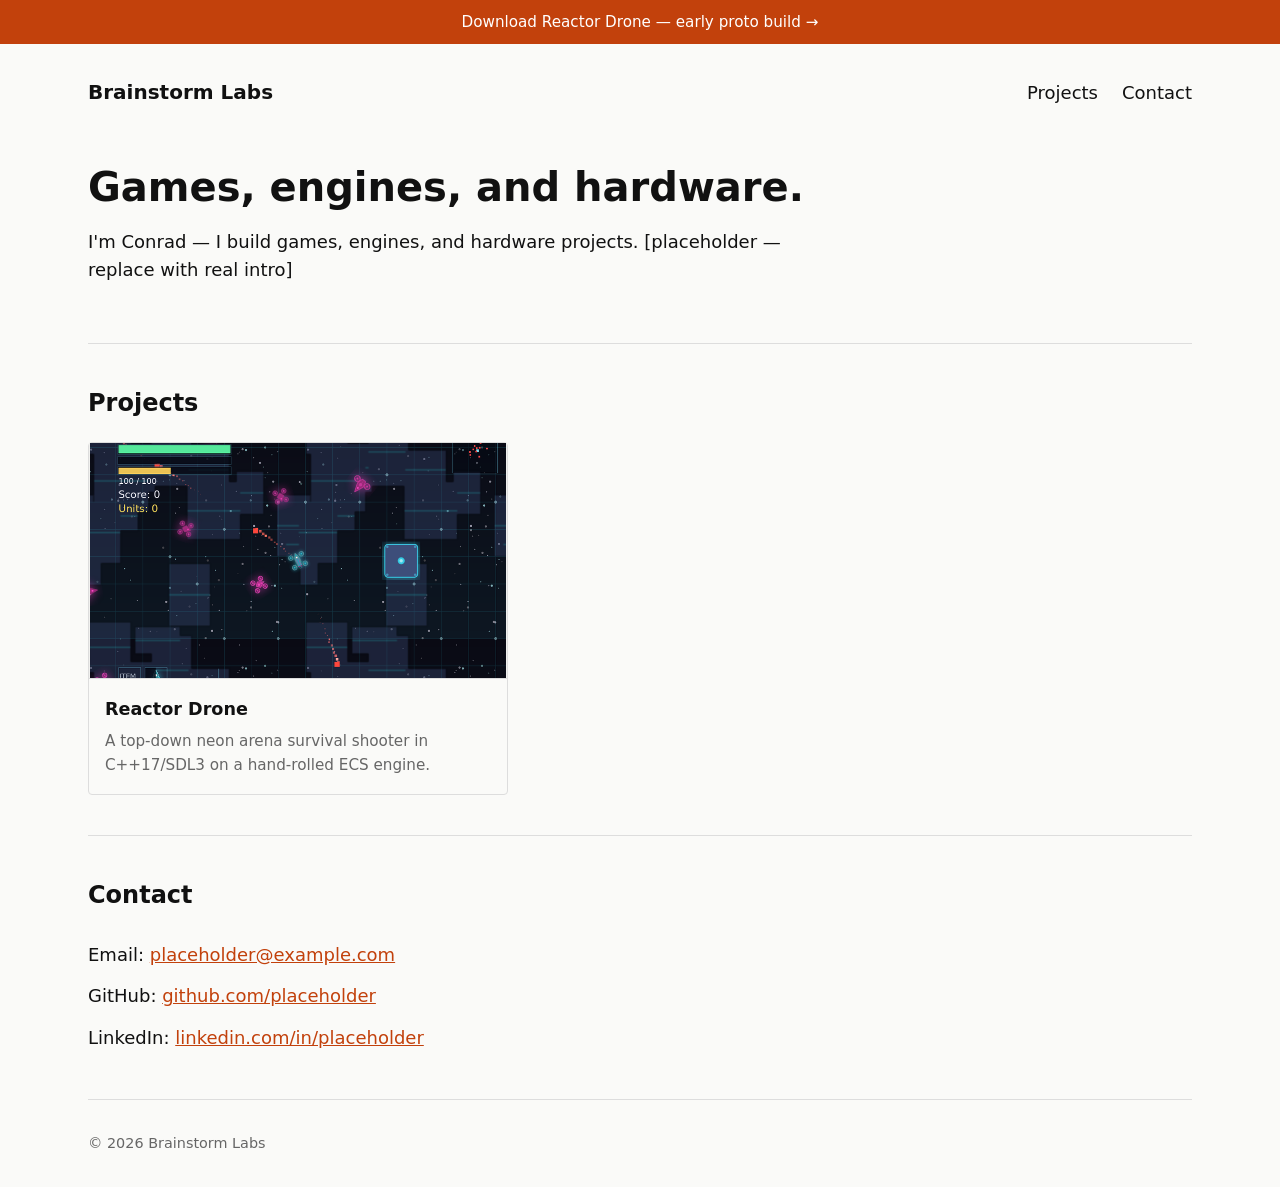
==== site/index.html @ d60e8623 "fix: bust the cached stylesheet once _headers stops this recurring, but visitors who already cached " ====
<!doctype html>
<html lang="en">
<head>
<meta charset="utf-8">
<meta name="viewport" content="width=device-width, initial-scale=1">
<title>Brainstorm Labs</title>
<meta name="description" content="Brainstorm Labs — games, engines, and hardware projects by Conrad.">
<link rel="stylesheet" href="style.css?v=2">
</head>
<body>

<a class="banner" href="/reactor-drone/">Download Reactor Drone — early proto build &rarr;</a>

<div class="wrap">
  <header class="site-header">
    <span class="wordmark">Brainstorm Labs</span>
    <nav class="site-nav">
      <ul>
        <li><a href="#projects">Projects</a></li>
        <li><a href="#contact">Contact</a></li>
      </ul>
    </nav>
  </header>

  <section id="intro">
    <h1>Games, engines, and hardware.</h1>
    <!-- TODO(conrad): personal intro -->
    <p class="prose">I'm Conrad — I build games, engines, and hardware projects. [placeholder — replace with real intro]</p>
  </section>

  <section id="projects">
    <h2>Projects</h2>
    <div class="card-grid">
      <a class="card" href="/reactor-drone/">
        <img src="img/card.png" alt="Reactor Drone screenshot">
        <div class="card-body">
          <h3>Reactor Drone</h3>
          <p>A top-down neon arena survival shooter in C++17/SDL3 on a hand-rolled ECS engine.</p>
        </div>
      </a>
    </div>
  </section>

  <section id="contact">
    <h2>Contact</h2>
    <!-- TODO(conrad): real links -->
    <ul class="contact-list">
      <li>Email: <a href="mailto:placeholder@example.com">placeholder@example.com</a></li>
      <li>GitHub: <a href="https://github.com/placeholder">github.com/placeholder</a></li>
      <li>LinkedIn: <a href="https://linkedin.com/in/placeholder">linkedin.com/in/placeholder</a></li>
    </ul>
  </section>

  <footer class="site-footer">
    &copy; 2026 Brainstorm Labs
  </footer>
</div>

</body>
</html>
---- site/style.css ----
/* Brainstorm Labs — shared stylesheet */

:root {
  --bg: #fafaf8;
  --text: #111;
  --accent: #c2410c;
  --border: #ddd;
  --muted: #666;
  --warn: #c00;
  --warn-bg: #fff5f5;
}

* {
  box-sizing: border-box;
}

html {
  -webkit-text-size-adjust: 100%;
}

body {
  margin: 0;
  background: var(--bg);
  color: var(--text);
  font-family: system-ui, -apple-system, "Segoe UI", Roboto, Helvetica, Arial, sans-serif;
  font-size: 18px;
  line-height: 1.6;
}

a {
  color: var(--accent);
}

a:hover {
  text-decoration: none;
}

:focus-visible {
  outline: 2px solid var(--accent);
  outline-offset: 2px;
}

img {
  max-width: 100%;
  display: block;
  border: 1px solid var(--border);
}

.wrap {
  max-width: 72rem;
  margin: 0 auto;
  padding: 0 1.5rem;
}

.wrap-narrow {
  max-width: 56rem;
}

.prose {
  max-width: 65ch;
}

/* Banner strip */

.banner {
  display: block;
  background: var(--accent);
  color: #fff;
  text-align: center;
  padding: 0.6rem 1rem;
  font-size: 0.95rem;
  text-decoration: none;
}

.banner:hover {
  text-decoration: underline;
}

/* Header */

header.site-header {
  padding: 2rem 0 1rem;
  display: flex;
  align-items: baseline;
  justify-content: space-between;
  gap: 1rem;
  flex-wrap: wrap;
}

.wordmark {
  font-size: 1.25rem;
  font-weight: 700;
  text-decoration: none;
  color: var(--text);
}

nav.site-nav ul {
  list-style: none;
  display: flex;
  gap: 1.5rem;
  margin: 0;
  padding: 0;
}

nav.site-nav a {
  text-decoration: none;
  color: var(--text);
}

nav.site-nav a:hover {
  color: var(--accent);
}

/* Sections */

section {
  padding: 2.5rem 0;
  border-top: 1px solid var(--border);
}

section:first-of-type {
  border-top: none;
}

h1 {
  font-size: 2.5rem;
  line-height: 1.15;
  margin: 0 0 0.5rem;
}

h2 {
  font-size: 1.5rem;
  margin: 0 0 1.25rem;
}

.subtitle {
  color: var(--muted);
  font-size: 1.1rem;
  margin: 0 0 1rem;
}

/* Project grid */

.card-grid {
  display: grid;
  grid-template-columns: repeat(auto-fit, minmax(280px, 420px));
  gap: 1.5rem;
}

.card {
  display: block;
  border: 1px solid var(--border);
  border-radius: 4px;
  text-decoration: none;
  color: var(--text);
}

.card img {
  border: none;
  border-bottom: 1px solid var(--border);
  aspect-ratio: 16 / 9;
  width: 100%;
  object-fit: contain;
  background: #f0f0ee;
}

.card-body {
  padding: 1rem;
}

.card-body h3 {
  margin: 0 0 0.4rem;
  font-size: 1.1rem;
}

.card-body p {
  margin: 0;
  color: var(--muted);
  font-size: 0.95rem;
}

/* Contact list */

.contact-list {
  list-style: none;
  padding: 0;
  margin: 0;
}

.contact-list li {
  padding: 0.4rem 0;
}

/* Buttons */

.button {
  display: inline-block;
  background: var(--accent);
  color: #fff;
  text-decoration: none;
  padding: 0.75rem 1.25rem;
  border-radius: 4px;
  font-weight: 600;
}

.button:hover {
  opacity: 0.9;
}

.button[disabled],
span.button {
  background: transparent;
  color: var(--accent);
  border: 1px solid var(--accent);
  cursor: not-allowed;
}

.download-list {
  list-style: none;
  padding: 0;
  margin: 0 0 1.5rem;
}

.download-list li {
  display: flex;
  align-items: center;
  gap: 1rem;
  flex-wrap: wrap;
  padding: 0.5rem 0;
}

.download-list .button {
  min-width: 9rem;
  text-align: center;
}

.download-meta {
  color: var(--muted);
  font-size: 0.9rem;
}

code {
  font-size: 0.9em;
  word-break: break-word;
}

.download-note {
  max-width: 42rem;
  border: 2px solid var(--warn);
  border-radius: 6px;
  background: var(--warn-bg);
  padding: 0.75rem 1rem;
  margin: 0 0 1.5rem;
  font-size: 0.9rem;
  line-height: 1.55;
}

.download-note-title {
  display: block;
  color: var(--warn);
  font-size: 1.15rem;
  margin-bottom: 0.35rem;
}

/* Screenshot grid */

.shot-grid {
  display: grid;
  grid-template-columns: 1fr;
  gap: 1rem;
}

@media (min-width: 640px) {
  .shot-grid {
    grid-template-columns: 1fr 1fr;
  }
}

.shot-grid img {
  aspect-ratio: 3 / 2; /* matches the 980x660 captures — no HUD crop */
  width: 100%;
  object-fit: cover;
}

/* Controls table */

table.controls {
  border-collapse: collapse;
  width: 100%;
  max-width: 40rem;
}

table.controls th,
table.controls td {
  border: 1px solid var(--border);
  padding: 0.5rem 0.75rem;
  text-align: left;
}

/* Footer */

footer.site-footer {
  border-top: 1px solid var(--border);
  padding: 2rem 0;
  color: var(--muted);
  font-size: 0.9rem;
}

@media (max-width: 480px) {
  h1 {
    font-size: 2rem;
  }
}

.signup {
  display: flex;
  flex-wrap: wrap;
  gap: 0.75rem;
  align-items: center;
  max-width: 34rem;
}

.signup input {
  flex: 1 1 16rem;
  min-width: 0;
  padding: 0.75rem;
  border: 1px solid var(--border);
  border-radius: 4px;
  background: #fff;
  color: var(--text);
  font: inherit;
}

.signup input:focus-visible,
.signup button:focus-visible {
  outline: 2px solid var(--accent);
  outline-offset: 2px;
}

.signup button {
  border: 0;
  cursor: pointer;
  font: inherit;
  font-weight: 600;
}

/* Overrides the shared .button[disabled] "unavailable" look — a signup button
   mid-request is busy, not disabled forever. */
.signup button[disabled] {
  background: var(--accent);
  color: #fff;
  border: 0;
  opacity: 0.6;
  cursor: progress;
}

.signup-msg {
  flex: 1 0 100%;
  margin: 0;
  min-height: 1.6em;
  color: var(--muted);
  font-size: 0.9rem;
}

/* Label kept for screen readers; the placeholder carries the visual cue. */
.visually-hidden {
  position: absolute;
  width: 1px;
  height: 1px;
  overflow: hidden;
  clip-path: inset(50%);
  white-space: nowrap;
}
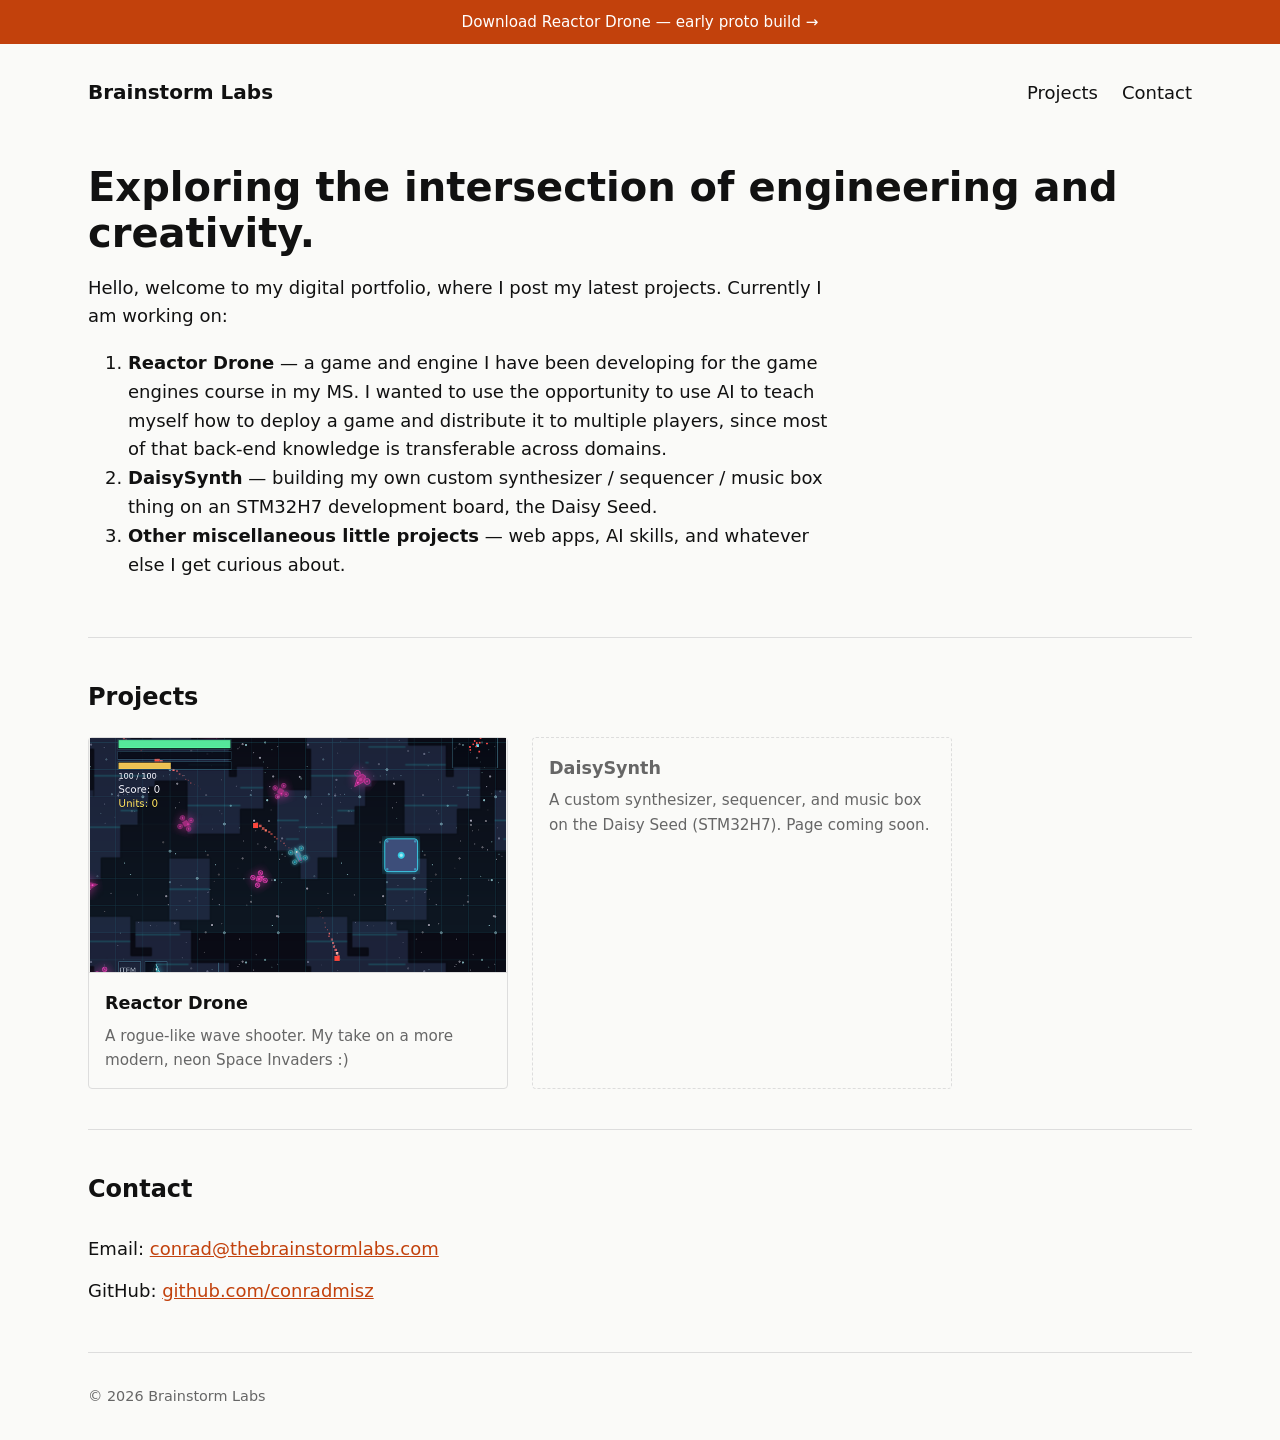
==== commit c6733fe4: "Fill in homepage intro, contact links, project cards; add mac/linux system requirements Co-Authored-" ====
--- a/site/index.html
+++ b/site/index.html
@@ -4,8 +4,8 @@
 <meta charset="utf-8">
 <meta name="viewport" content="width=device-width, initial-scale=1">
 <title>Brainstorm Labs</title>
-<meta name="description" content="Brainstorm Labs — games, engines, and hardware projects by Conrad.">
-<link rel="stylesheet" href="style.css?v=2">
+<meta name="description" content="Brainstorm Labs — exploring the intersection of engineering and creativity.">
+<link rel="stylesheet" href="style.css?v=4">
 </head>
 <body>
 
@@ -23,9 +23,19 @@
   </header>
 
   <section id="intro">
-    <h1>Games, engines, and hardware.</h1>
-    <!-- TODO(conrad): personal intro -->
-    <p class="prose">I'm Conrad — I build games, engines, and hardware projects. [placeholder — replace with real intro]</p>
+    <h1>Exploring the intersection of engineering and creativity.</h1>
+    <p class="prose">Hello, welcome to my digital portfolio, where I post my latest projects.
+      Currently I am working on:</p>
+    <ol class="prose">
+      <li><strong>Reactor Drone</strong> &mdash; a game and engine I have been developing for
+        the game engines course in my MS. I wanted to use the opportunity to use AI to teach
+        myself how to deploy a game and distribute it to multiple players, since most of that
+        back-end knowledge is transferable across domains.</li>
+      <li><strong>DaisySynth</strong> &mdash; building my own custom synthesizer / sequencer /
+        music box thing on an STM32H7 development board, the Daisy Seed.</li>
+      <li><strong>Other miscellaneous little projects</strong> &mdash; web apps, AI skills, and
+        whatever else I get curious about.</li>
+    </ol>
   </section>
 
   <section id="projects">
@@ -35,19 +45,23 @@
         <img src="img/card.png" alt="Reactor Drone screenshot">
         <div class="card-body">
           <h3>Reactor Drone</h3>
-          <p>A top-down neon arena survival shooter in C++17/SDL3 on a hand-rolled ECS engine.</p>
+          <p>A rogue-like wave shooter. My take on a more modern, neon Space Invaders :)</p>
         </div>
       </a>
+      <div class="card card-blank">
+        <div class="card-body">
+          <h3>DaisySynth</h3>
+          <p>A custom synthesizer, sequencer, and music box on the Daisy Seed (STM32H7). Page coming soon.</p>
+        </div>
+      </div>
     </div>
   </section>
 
   <section id="contact">
     <h2>Contact</h2>
-    <!-- TODO(conrad): real links -->
     <ul class="contact-list">
-      <li>Email: <a href="mailto:placeholder@example.com">placeholder@example.com</a></li>
-      <li>GitHub: <a href="https://github.com/placeholder">github.com/placeholder</a></li>
-      <li>LinkedIn: <a href="https://linkedin.com/in/placeholder">linkedin.com/in/placeholder</a></li>
+      <li>Email: <a href="mailto:conrad@thebrainstormlabs.com">conrad@thebrainstormlabs.com</a></li>
+      <li>GitHub: <a href="https://github.com/conradmisz">github.com/conradmisz</a></li>
     </ul>
   </section>
 
--- a/site/style.css
+++ b/site/style.css
@@ -262,6 +262,27 @@
   margin-bottom: 0.35rem;
 }
 
+.download-note p {
+  margin: 0 0 0.5rem;
+}
+
+.download-note ol {
+  margin: 0 0 0.5rem;
+  padding-left: 1.35rem;
+}
+
+.download-note li {
+  margin-bottom: 0.3rem;
+}
+
+.download-note > :last-child {
+  margin-bottom: 0;
+}
+
+.download-note-alt {
+  color: var(--muted);
+}
+
 /* Screenshot grid */
 
 .shot-grid {
@@ -371,3 +392,9 @@
   clip-path: inset(50%);
   white-space: nowrap;
 }
+
+/* Placeholder card for a project with no page yet */
+.card-blank {
+  border-style: dashed;
+  color: var(--muted);
+}
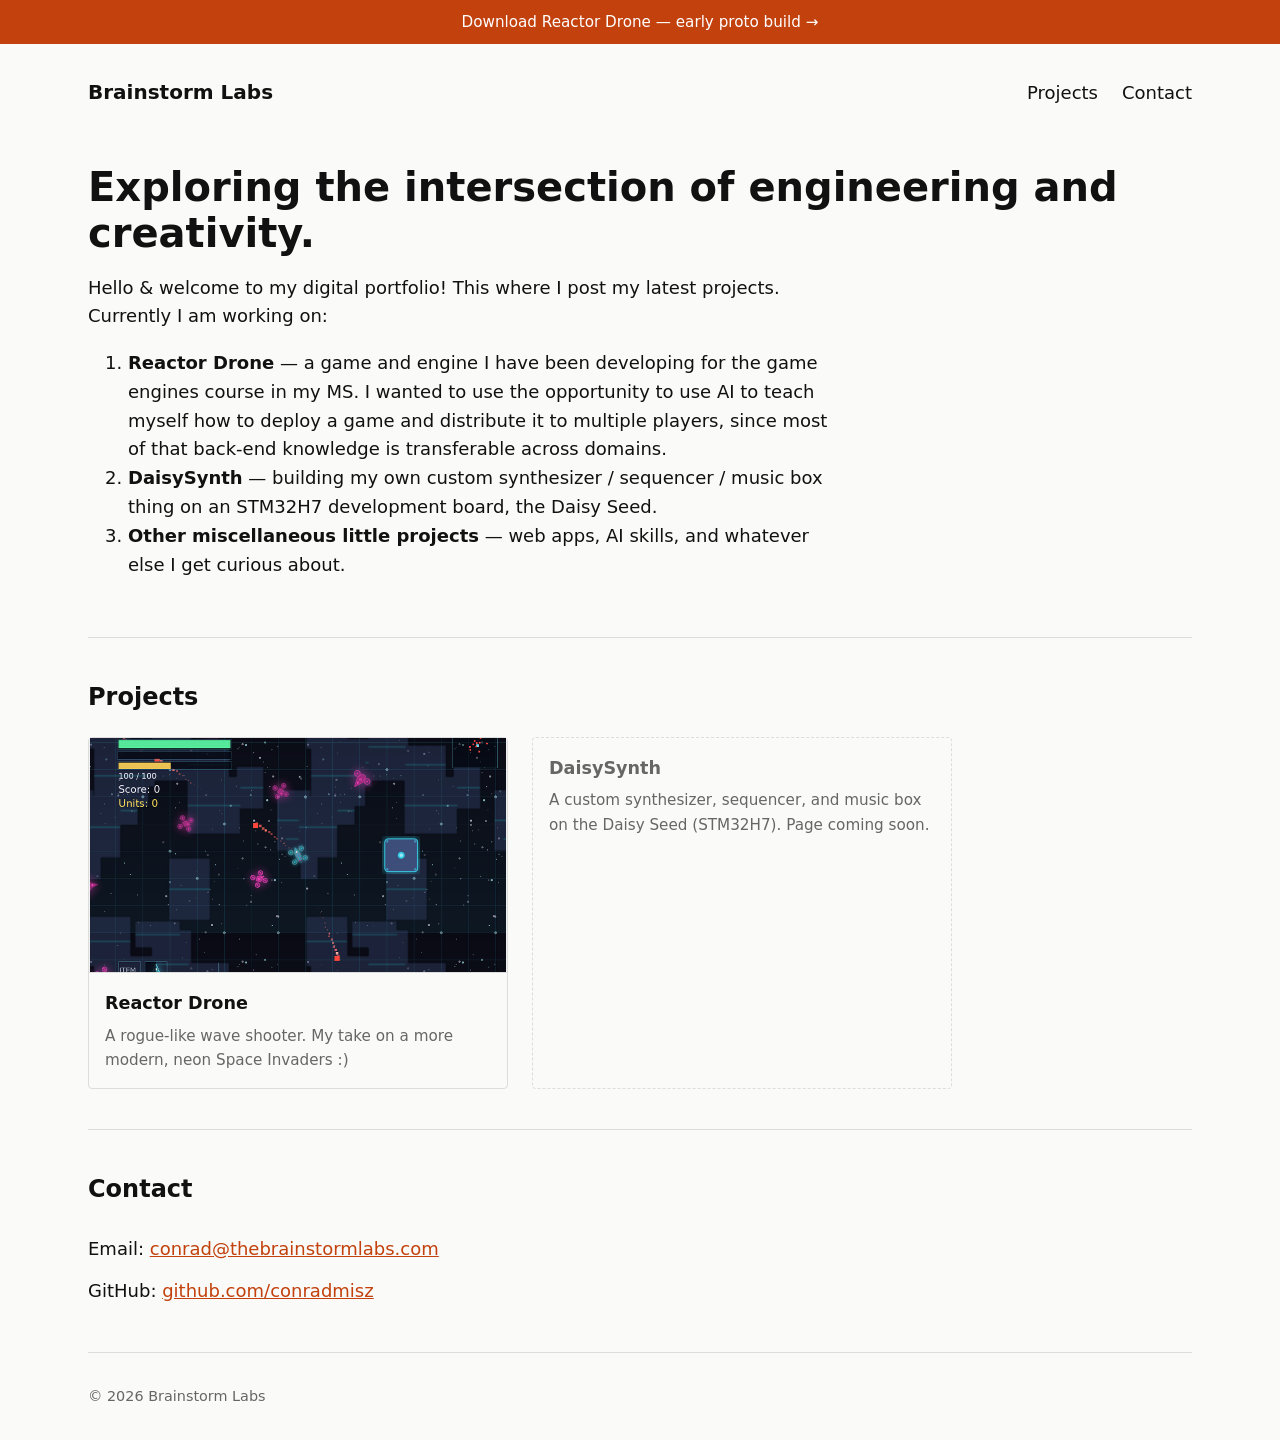
==== commit e1c1a1f7: "content: update site copy" ====
--- a/site/index.html
+++ b/site/index.html
@@ -23,19 +23,25 @@
   </header>
 
   <section id="intro">
-    <h1>Exploring the intersection of engineering and creativity.</h1>
-    <p class="prose">Hello, welcome to my digital portfolio, where I post my latest projects.
-      Currently I am working on:</p>
-    <ol class="prose">
-      <li><strong>Reactor Drone</strong> &mdash; a game and engine I have been developing for
-        the game engines course in my MS. I wanted to use the opportunity to use AI to teach
-        myself how to deploy a game and distribute it to multiple players, since most of that
-        back-end knowledge is transferable across domains.</li>
-      <li><strong>DaisySynth</strong> &mdash; building my own custom synthesizer / sequencer /
-        music box thing on an STM32H7 development board, the Daisy Seed.</li>
-      <li><strong>Other miscellaneous little projects</strong> &mdash; web apps, AI skills, and
-        whatever else I get curious about.</li>
-    </ol>
+    <!--edit:intro-heading-->
+<h1>Exploring the intersection of engineering and creativity.</h1>
+<!--/edit:intro-heading-->
+    <div class="prose">
+      <!--edit:intro-body-->
+<p>Hello &amp; welcome to my digital portfolio! This where I post my latest projects.
+Currently I am working on:</p>
+<ol>
+<li><strong>Reactor Drone</strong> — a game and engine I have been developing for the game
+engines course in my MS. I wanted to use the opportunity to use AI to teach
+myself how to deploy a game and distribute it to multiple players, since most
+of that back-end knowledge is transferable across domains.</li>
+<li><strong>DaisySynth</strong> — building my own custom synthesizer / sequencer / music box
+thing on an STM32H7 development board, the Daisy Seed.</li>
+<li><strong>Other miscellaneous little projects</strong> — web apps, AI skills, and whatever
+else I get curious about.</li>
+</ol>
+<!--/edit:intro-body-->
+    </div>
   </section>
 
   <section id="projects">
@@ -44,14 +50,18 @@
       <a class="card" href="/reactor-drone/">
         <img src="img/card.png" alt="Reactor Drone screenshot">
         <div class="card-body">
-          <h3>Reactor Drone</h3>
-          <p>A rogue-like wave shooter. My take on a more modern, neon Space Invaders :)</p>
+          <!--edit:card-reactor-drone-->
+<h3>Reactor Drone</h3>
+<p>A rogue-like wave shooter. My take on a more modern, neon Space Invaders :)</p>
+<!--/edit:card-reactor-drone-->
         </div>
       </a>
       <div class="card card-blank">
         <div class="card-body">
-          <h3>DaisySynth</h3>
-          <p>A custom synthesizer, sequencer, and music box on the Daisy Seed (STM32H7). Page coming soon.</p>
+          <!--edit:card-daisysynth-->
+<h3>DaisySynth</h3>
+<p>A custom synthesizer, sequencer, and music box on the Daisy Seed (STM32H7). Page coming soon.</p>
+<!--/edit:card-daisysynth-->
         </div>
       </div>
     </div>
@@ -59,10 +69,14 @@
 
   <section id="contact">
     <h2>Contact</h2>
-    <ul class="contact-list">
-      <li>Email: <a href="mailto:conrad@thebrainstormlabs.com">conrad@thebrainstormlabs.com</a></li>
-      <li>GitHub: <a href="https://github.com/conradmisz">github.com/conradmisz</a></li>
-    </ul>
+    <div class="contact-list">
+      <!--edit:contact-->
+<ul>
+<li>Email: <a href="mailto:conrad@thebrainstormlabs.com">conrad@thebrainstormlabs.com</a></li>
+<li>GitHub: <a href="https://github.com/conradmisz">github.com/conradmisz</a></li>
+</ul>
+<!--/edit:contact-->
+    </div>
   </section>
 
   <footer class="site-footer">
--- a/site/style.css
+++ b/site/style.css
@@ -181,7 +181,7 @@
 
 /* Contact list */
 
-.contact-list {
+.contact-list ul {
   list-style: none;
   padding: 0;
   margin: 0;
@@ -279,7 +279,7 @@
   margin-bottom: 0;
 }
 
-.download-note-alt {
+.download-note > p:last-of-type {
   color: var(--muted);
 }
 
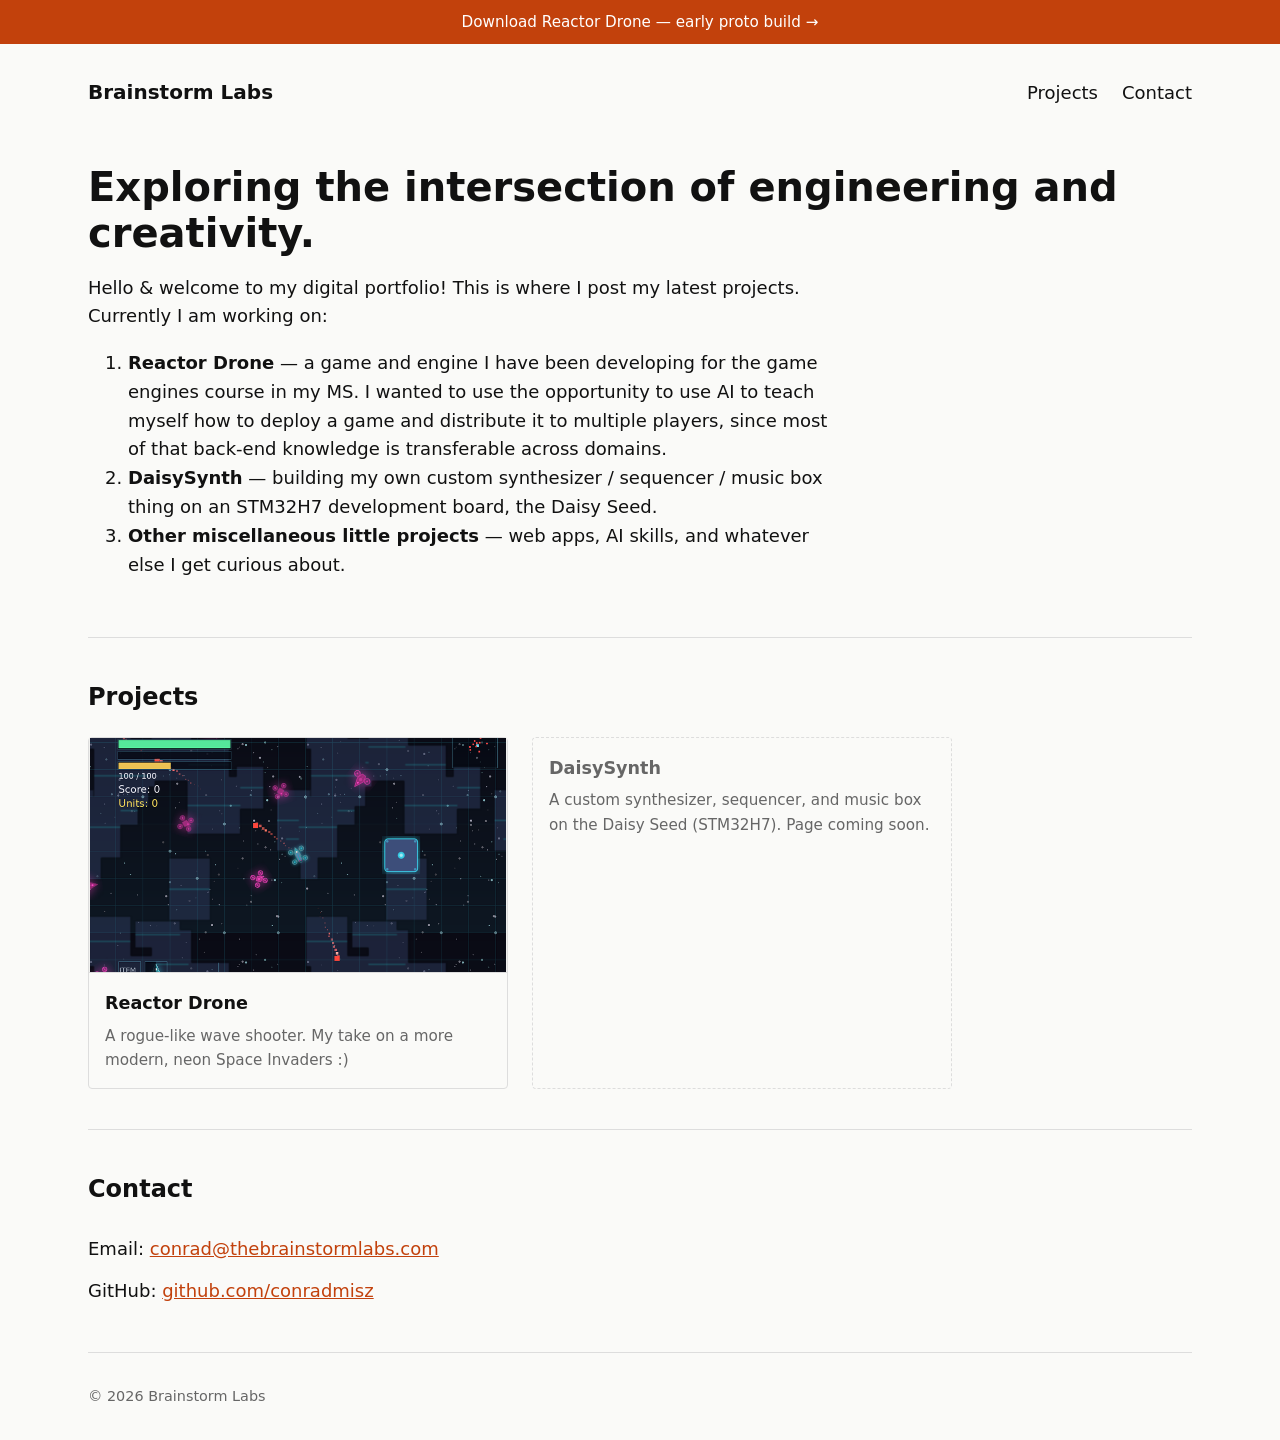
==== commit 595be05c: "content: update site copy" ====
--- a/site/index.html
+++ b/site/index.html
@@ -28,7 +28,7 @@
 <!--/edit:intro-heading-->
     <div class="prose">
       <!--edit:intro-body-->
-<p>Hello &amp; welcome to my digital portfolio! This where I post my latest projects.
+<p>Hello &amp; welcome to my digital portfolio! This is where I post my latest projects.
 Currently I am working on:</p>
 <ol>
 <li><strong>Reactor Drone</strong> — a game and engine I have been developing for the game
@@ -84,5 +84,6 @@
   </footer>
 </div>
 
+<!--build:e84785dfa186-->
 </body>
 </html>
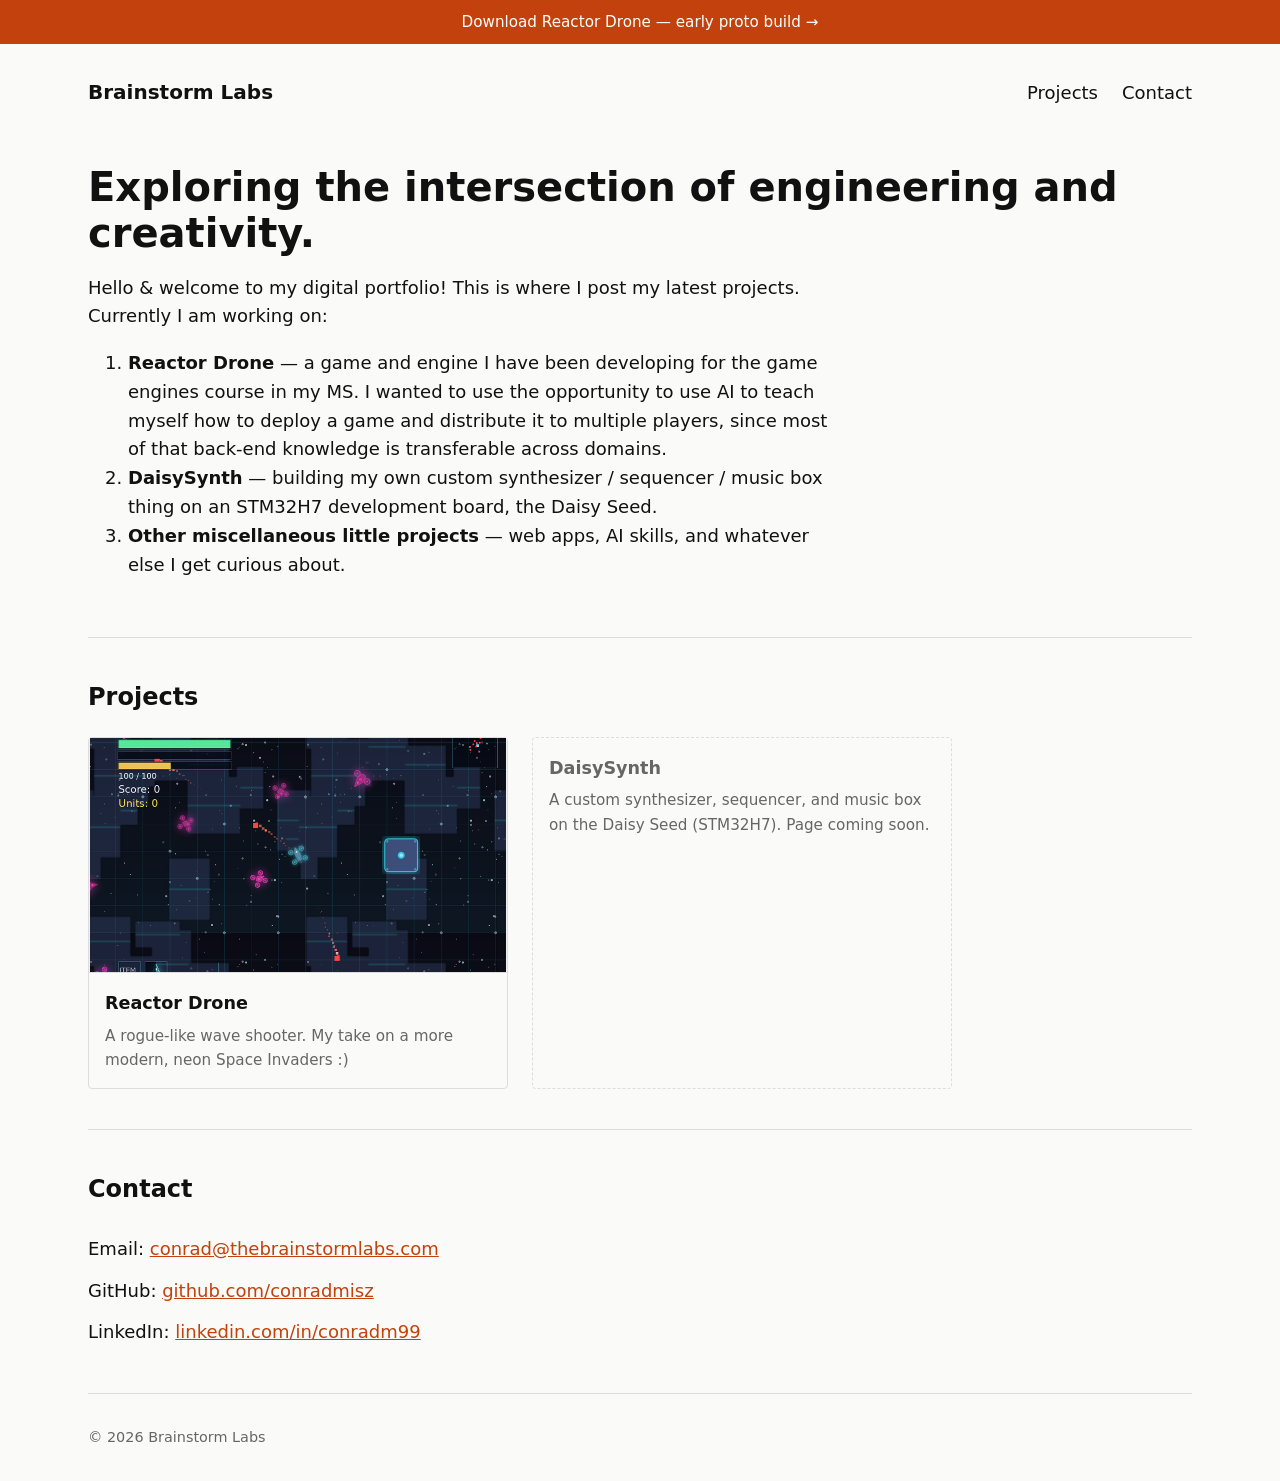
==== commit 547f63bb: "content: update site copy" ====
--- a/site/index.html
+++ b/site/index.html
@@ -74,6 +74,7 @@
 <ul>
 <li>Email: <a href="mailto:conrad@thebrainstormlabs.com">conrad@thebrainstormlabs.com</a></li>
 <li>GitHub: <a href="https://github.com/conradmisz">github.com/conradmisz</a></li>
+<li>LinkedIn: <a href="https://www.linkedin.com/in/conradm99">linkedin.com/in/conradm99</a></li>
 </ul>
 <!--/edit:contact-->
     </div>
@@ -84,6 +85,6 @@
   </footer>
 </div>
 
-<!--build:e84785dfa186-->
+<!--build:14f89c9e3b15-->
 </body>
 </html>
